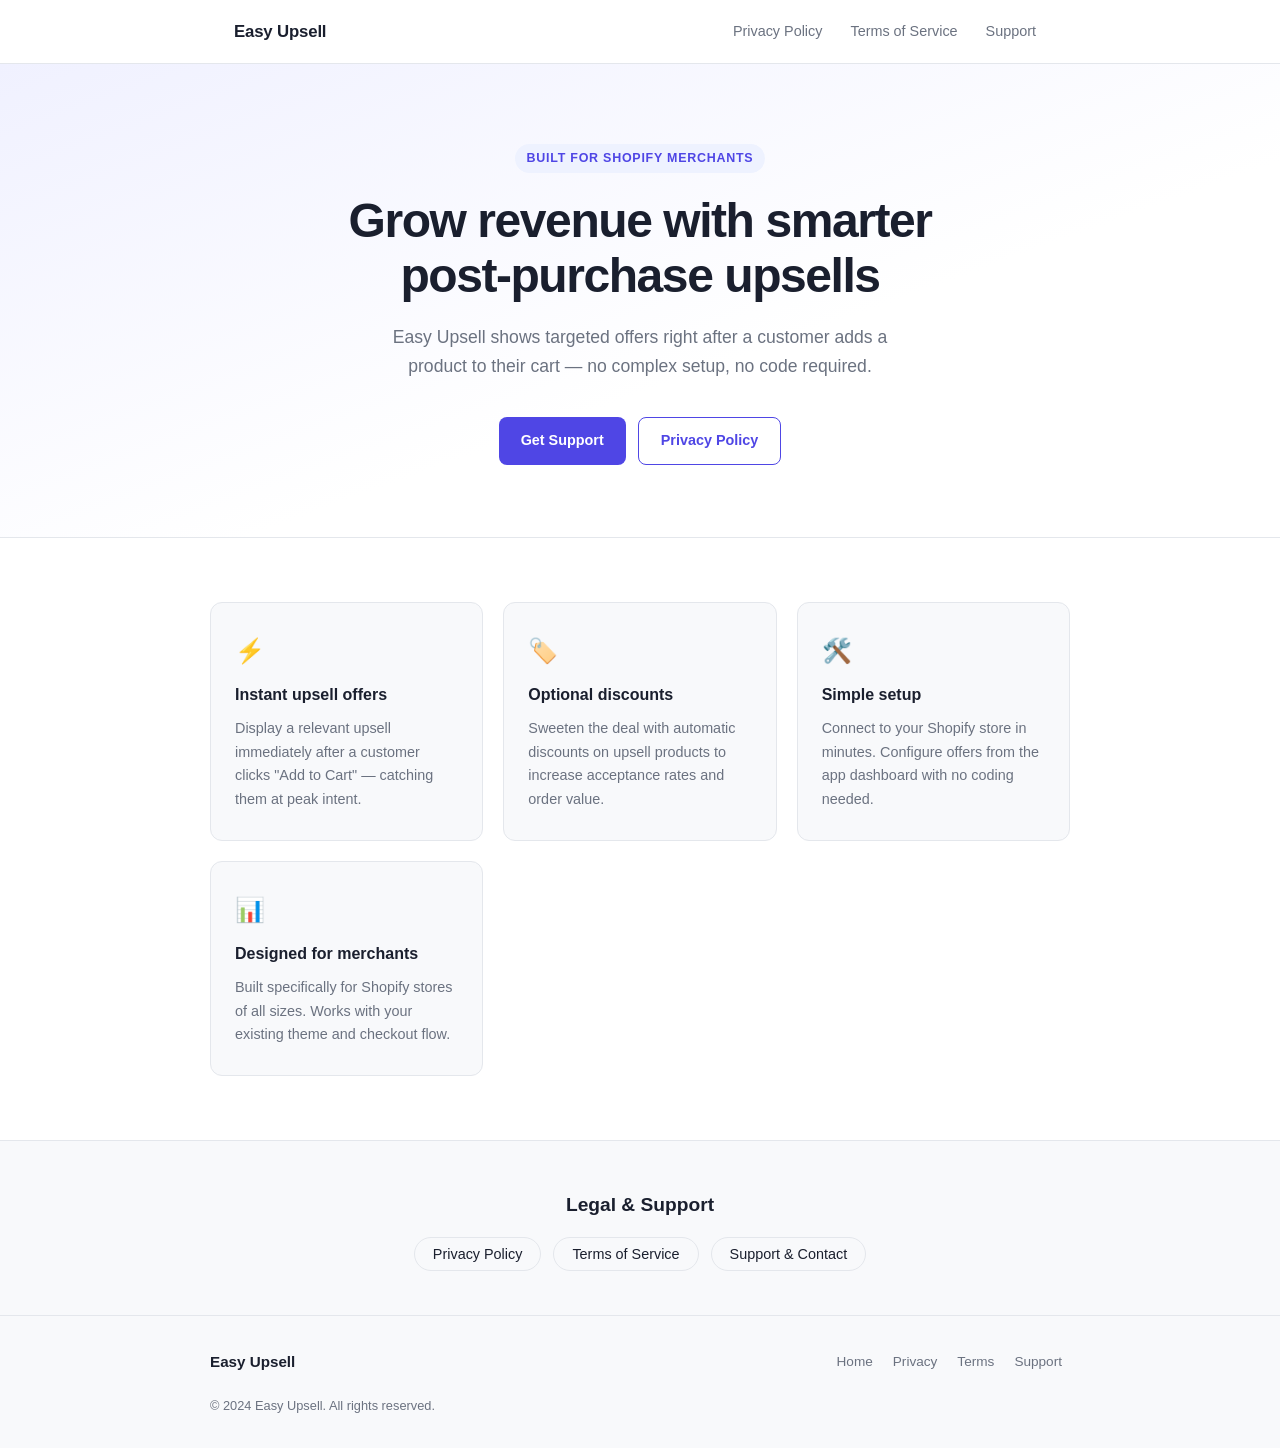
==== index.html @ 1502738b "Initial commit — Easy Upsell legal site" ====
<!DOCTYPE html>
<html lang="en">
<head>
  <meta charset="UTF-8" />
  <meta name="viewport" content="width=device-width, initial-scale=1.0" />
  <title>Easy Upsell — Post Add-to-Cart Upsell Offers for Shopify</title>
  <meta name="description" content="Easy Upsell is a Shopify app that shows smart post add-to-cart upsell offers with optional discounts to help merchants increase average order value." />
  <link rel="stylesheet" href="styles.css" />
</head>
<body>

  <nav aria-label="Main navigation">
    <div class="nav-inner">
      <a href="index.html" class="nav-brand">Easy Upsell</a>
      <ul class="nav-links">
        <li><a href="privacy.html">Privacy Policy</a></li>
        <li><a href="terms.html">Terms of Service</a></li>
        <li><a href="support.html">Support</a></li>
      </ul>
    </div>
  </nav>

  <main>
    <section class="hero">
      <span class="hero-badge">Built for Shopify merchants</span>
      <h1>Grow revenue with smarter post-purchase upsells</h1>
      <p>Easy Upsell shows targeted offers right after a customer adds a product to their cart — no complex setup, no code required.</p>
      <div class="hero-links">
        <a href="support.html" class="btn btn-primary">Get Support</a>
        <a href="privacy.html" class="btn btn-outline">Privacy Policy</a>
      </div>
    </section>

    <section class="features" aria-label="App features">
      <div class="features-grid">
        <div class="card">
          <span class="card-icon" aria-hidden="true">⚡</span>
          <h3>Instant upsell offers</h3>
          <p>Display a relevant upsell immediately after a customer clicks "Add to Cart" — catching them at peak intent.</p>
        </div>
        <div class="card">
          <span class="card-icon" aria-hidden="true">🏷️</span>
          <h3>Optional discounts</h3>
          <p>Sweeten the deal with automatic discounts on upsell products to increase acceptance rates and order value.</p>
        </div>
        <div class="card">
          <span class="card-icon" aria-hidden="true">🛠️</span>
          <h3>Simple setup</h3>
          <p>Connect to your Shopify store in minutes. Configure offers from the app dashboard with no coding needed.</p>
        </div>
        <div class="card">
          <span class="card-icon" aria-hidden="true">📊</span>
          <h3>Designed for merchants</h3>
          <p>Built specifically for Shopify stores of all sizes. Works with your existing theme and checkout flow.</p>
        </div>
      </div>
    </section>

    <section class="quick-links" aria-label="Legal and support links">
      <div class="quick-links-inner">
        <h2>Legal &amp; Support</h2>
        <ul>
          <li><a href="privacy.html">Privacy Policy</a></li>
          <li><a href="terms.html">Terms of Service</a></li>
          <li><a href="support.html">Support &amp; Contact</a></li>
        </ul>
      </div>
    </section>
  </main>

  <footer>
    <div class="footer-inner">
      <span class="footer-brand">Easy Upsell</span>
      <ul class="footer-nav">
        <li><a href="index.html">Home</a></li>
        <li><a href="privacy.html">Privacy</a></li>
        <li><a href="terms.html">Terms</a></li>
        <li><a href="support.html">Support</a></li>
      </ul>
      <p class="footer-copy">&copy; 2024 Easy Upsell. All rights reserved.</p>
    </div>
  </footer>

</body>
</html>
---- styles.css ----
*, *::before, *::after {
  box-sizing: border-box;
  margin: 0;
  padding: 0;
}

:root {
  --color-bg: #ffffff;
  --color-surface: #f8f9fb;
  --color-border: #e4e7ec;
  --color-text: #1a1f2e;
  --color-muted: #6b7280;
  --color-accent: #4f46e5;
  --color-accent-hover: #4338ca;
  --color-accent-light: #eef2ff;
  --font-sans: -apple-system, BlinkMacSystemFont, "Segoe UI", Roboto, Helvetica, Arial, sans-serif;
  --radius: 8px;
  --max-width: 860px;
  --nav-height: 64px;
}

html {
  font-size: 16px;
  -webkit-text-size-adjust: 100%;
}

body {
  font-family: var(--font-sans);
  background: var(--color-bg);
  color: var(--color-text);
  line-height: 1.65;
  min-height: 100vh;
  display: flex;
  flex-direction: column;
}

a {
  color: var(--color-accent);
  text-decoration: none;
}

a:hover {
  color: var(--color-accent-hover);
  text-decoration: underline;
}

img { max-width: 100%; }

/* ── Nav ──────────────────────────────── */

nav {
  height: var(--nav-height);
  border-bottom: 1px solid var(--color-border);
  background: var(--color-bg);
  position: sticky;
  top: 0;
  z-index: 100;
}

.nav-inner {
  max-width: var(--max-width);
  margin: 0 auto;
  padding: 0 24px;
  height: 100%;
  display: flex;
  align-items: center;
  justify-content: space-between;
  gap: 16px;
}

.nav-brand {
  font-weight: 700;
  font-size: 1.05rem;
  color: var(--color-text);
  letter-spacing: -0.01em;
  white-space: nowrap;
}

.nav-brand:hover {
  color: var(--color-accent);
  text-decoration: none;
}

.nav-links {
  display: flex;
  align-items: center;
  gap: 8px;
  list-style: none;
  flex-wrap: wrap;
}

.nav-links a {
  font-size: 0.9rem;
  font-weight: 500;
  color: var(--color-muted);
  padding: 6px 10px;
  border-radius: var(--radius);
  transition: background 0.15s, color 0.15s;
}

.nav-links a:hover {
  background: var(--color-accent-light);
  color: var(--color-accent);
  text-decoration: none;
}

.nav-links a.active {
  color: var(--color-accent);
  background: var(--color-accent-light);
}

/* ── Main content ─────────────────────── */

main {
  flex: 1;
}

.container {
  max-width: var(--max-width);
  margin: 0 auto;
  padding: 0 24px;
}

/* ── Hero (index only) ────────────────── */

.hero {
  padding: 80px 24px 72px;
  text-align: center;
  background: linear-gradient(160deg, #f0f1ff 0%, #ffffff 60%);
  border-bottom: 1px solid var(--color-border);
}

.hero-badge {
  display: inline-block;
  background: var(--color-accent-light);
  color: var(--color-accent);
  font-size: 0.78rem;
  font-weight: 600;
  letter-spacing: 0.06em;
  text-transform: uppercase;
  padding: 4px 12px;
  border-radius: 999px;
  margin-bottom: 20px;
}

.hero h1 {
  font-size: clamp(2rem, 5vw, 3rem);
  font-weight: 800;
  letter-spacing: -0.03em;
  line-height: 1.15;
  color: var(--color-text);
  max-width: 640px;
  margin: 0 auto 20px;
}

.hero p {
  font-size: 1.1rem;
  color: var(--color-muted);
  max-width: 520px;
  margin: 0 auto 36px;
}

.hero-links {
  display: flex;
  justify-content: center;
  flex-wrap: wrap;
  gap: 12px;
}

.btn {
  display: inline-flex;
  align-items: center;
  gap: 6px;
  padding: 11px 22px;
  border-radius: var(--radius);
  font-size: 0.9rem;
  font-weight: 600;
  transition: background 0.15s, box-shadow 0.15s;
  cursor: pointer;
  border: none;
}

.btn-primary {
  background: var(--color-accent);
  color: #fff;
}

.btn-primary:hover {
  background: var(--color-accent-hover);
  color: #fff;
  text-decoration: none;
  box-shadow: 0 4px 12px rgba(79,70,229,0.25);
}

.btn-outline {
  background: transparent;
  color: var(--color-accent);
  border: 1.5px solid var(--color-accent);
}

.btn-outline:hover {
  background: var(--color-accent-light);
  text-decoration: none;
  color: var(--color-accent);
}

/* ── Feature cards ────────────────────── */

.features {
  padding: 64px 24px;
}

.features-grid {
  max-width: var(--max-width);
  margin: 0 auto;
  display: grid;
  grid-template-columns: repeat(auto-fit, minmax(240px, 1fr));
  gap: 20px;
}

.card {
  background: var(--color-surface);
  border: 1px solid var(--color-border);
  border-radius: calc(var(--radius) * 1.5);
  padding: 28px 24px;
}

.card-icon {
  font-size: 1.5rem;
  margin-bottom: 12px;
  display: block;
}

.card h3 {
  font-size: 1rem;
  font-weight: 700;
  margin-bottom: 8px;
}

.card p {
  font-size: 0.9rem;
  color: var(--color-muted);
}

/* ── Quick links section (index) ──────── */

.quick-links {
  background: var(--color-surface);
  border-top: 1px solid var(--color-border);
  padding: 48px 24px;
}

.quick-links-inner {
  max-width: var(--max-width);
  margin: 0 auto;
  text-align: center;
}

.quick-links h2 {
  font-size: 1.2rem;
  font-weight: 700;
  margin-bottom: 20px;
}

.quick-links ul {
  list-style: none;
  display: flex;
  justify-content: center;
  flex-wrap: wrap;
  gap: 12px;
}

.quick-links li a {
  font-size: 0.9rem;
  font-weight: 500;
  padding: 8px 18px;
  border: 1.5px solid var(--color-border);
  border-radius: 999px;
  color: var(--color-text);
  transition: border-color 0.15s, color 0.15s;
}

.quick-links li a:hover {
  border-color: var(--color-accent);
  color: var(--color-accent);
  text-decoration: none;
}

/* ── Legal page layout ────────────────── */

.page-header {
  background: var(--color-surface);
  border-bottom: 1px solid var(--color-border);
  padding: 48px 24px 40px;
}

.page-header .container {
  padding: 0;
}

.page-header h1 {
  font-size: clamp(1.6rem, 4vw, 2.2rem);
  font-weight: 800;
  letter-spacing: -0.02em;
  margin-bottom: 8px;
}

.page-header .meta {
  font-size: 0.85rem;
  color: var(--color-muted);
}

.legal-body {
  padding: 48px 24px 72px;
}

.legal-body .container {
  padding: 0;
}

.legal-body h2 {
  font-size: 1.15rem;
  font-weight: 700;
  margin: 40px 0 12px;
  color: var(--color-text);
}

.legal-body h2:first-child {
  margin-top: 0;
}

.legal-body p {
  font-size: 0.95rem;
  color: #374151;
  margin-bottom: 14px;
}

.legal-body ul {
  margin: 0 0 14px 20px;
}

.legal-body ul li {
  font-size: 0.95rem;
  color: #374151;
  margin-bottom: 6px;
}

.legal-body a {
  color: var(--color-accent);
}

.divider {
  border: none;
  border-top: 1px solid var(--color-border);
  margin: 40px 0;
}

/* ── Support page ─────────────────────── */

.support-grid {
  display: grid;
  grid-template-columns: repeat(auto-fit, minmax(220px, 1fr));
  gap: 16px;
  margin: 24px 0;
}

.support-card {
  background: var(--color-surface);
  border: 1px solid var(--color-border);
  border-radius: var(--radius);
  padding: 24px 20px;
}

.support-card .icon {
  font-size: 1.4rem;
  margin-bottom: 10px;
  display: block;
}

.support-card h3 {
  font-size: 0.95rem;
  font-weight: 700;
  margin-bottom: 6px;
}

.support-card p {
  font-size: 0.875rem;
  color: var(--color-muted);
  margin: 0;
}

.contact-box {
  background: var(--color-accent-light);
  border: 1.5px solid #c7d2fe;
  border-radius: calc(var(--radius) * 1.5);
  padding: 32px 28px;
  margin-top: 32px;
}

.contact-box h2 {
  margin-top: 0 !important;
}

.contact-box a {
  font-weight: 600;
}

/* ── Footer ───────────────────────────── */

footer {
  background: var(--color-surface);
  border-top: 1px solid var(--color-border);
  padding: 32px 24px;
}

.footer-inner {
  max-width: var(--max-width);
  margin: 0 auto;
  display: flex;
  flex-wrap: wrap;
  align-items: center;
  justify-content: space-between;
  gap: 12px;
}

.footer-brand {
  font-weight: 700;
  font-size: 0.95rem;
  color: var(--color-text);
}

.footer-nav {
  display: flex;
  flex-wrap: wrap;
  gap: 4px;
  list-style: none;
}

.footer-nav a {
  font-size: 0.85rem;
  color: var(--color-muted);
  padding: 4px 8px;
  border-radius: 4px;
}

.footer-nav a:hover {
  color: var(--color-accent);
  text-decoration: none;
}

.footer-copy {
  font-size: 0.8rem;
  color: var(--color-muted);
  width: 100%;
  margin-top: 8px;
}

/* ── Responsive ───────────────────────── */

@media (max-width: 600px) {
  .nav-links a {
    font-size: 0.82rem;
    padding: 5px 8px;
  }

  .hero {
    padding: 56px 20px 52px;
  }

  .features, .quick-links, .legal-body {
    padding-left: 16px;
    padding-right: 16px;
  }

  .page-header {
    padding: 36px 16px 28px;
  }

  .contact-box {
    padding: 24px 20px;
  }
}
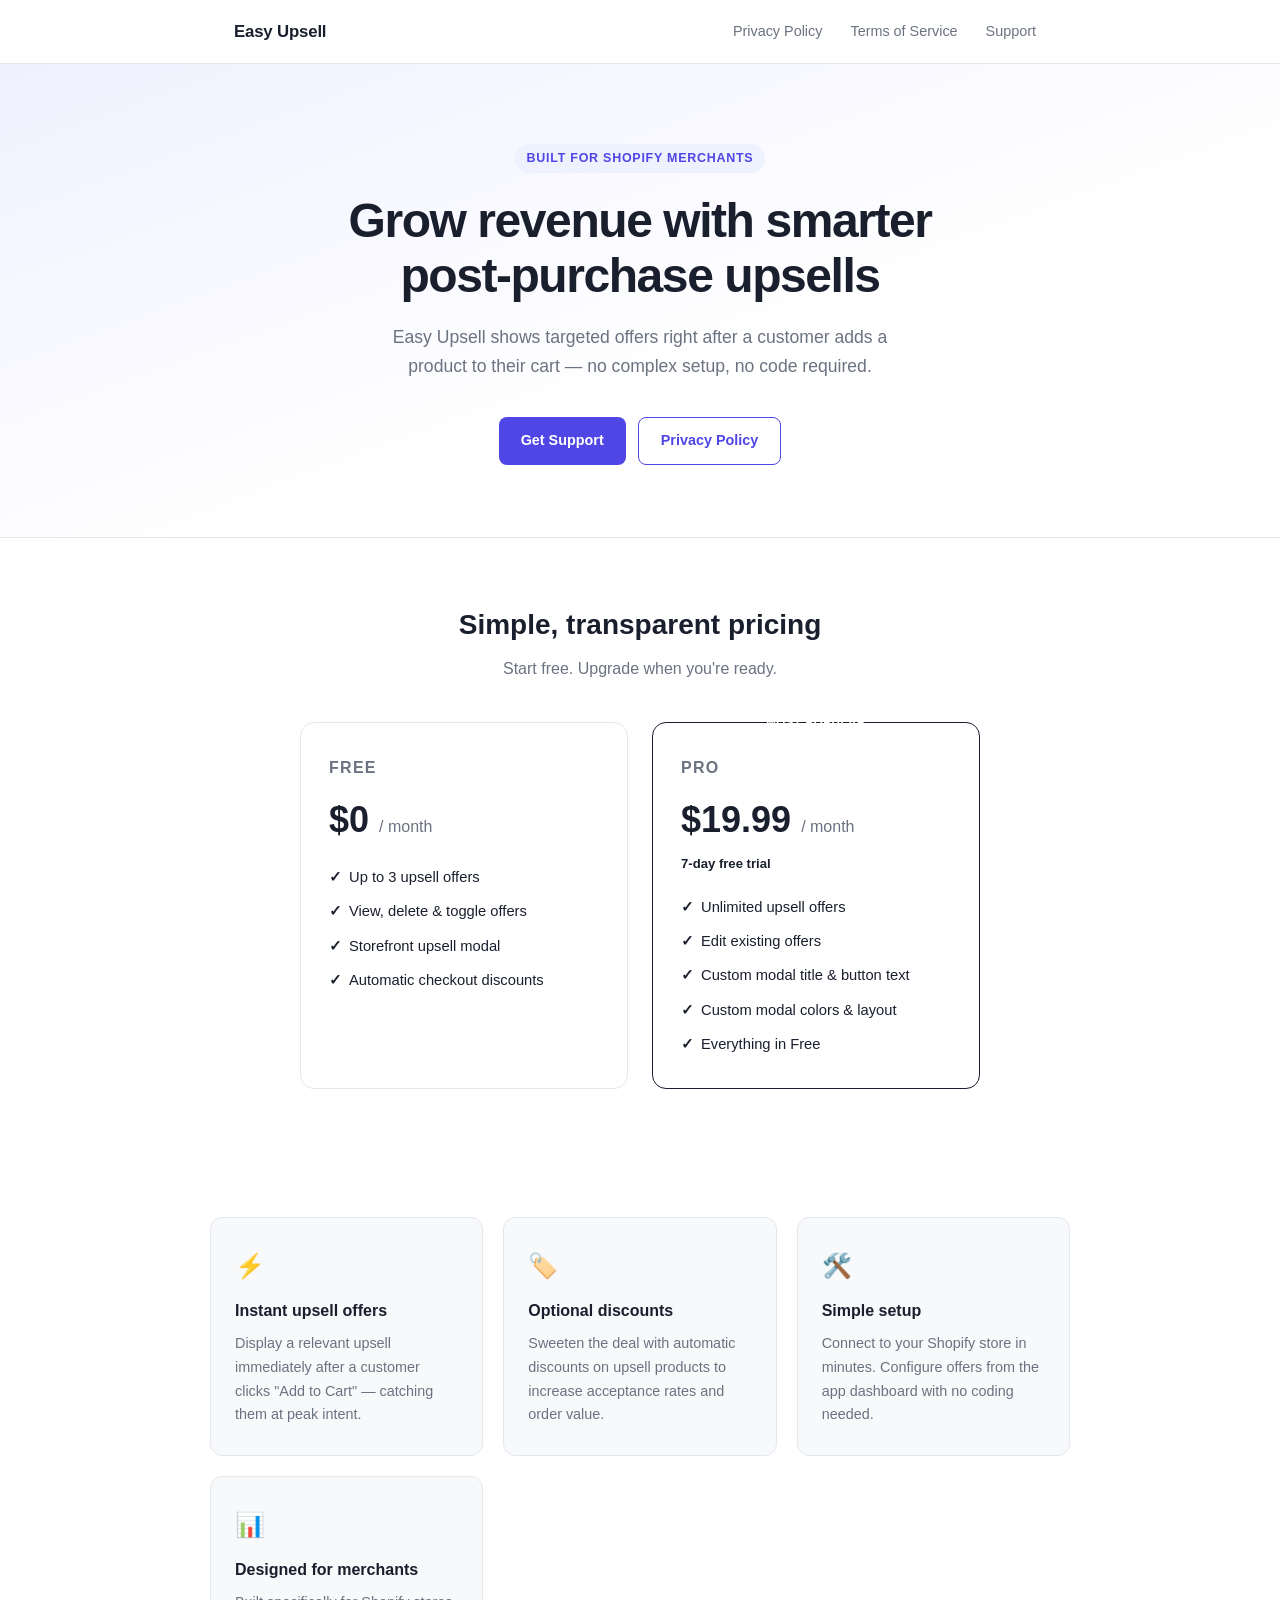
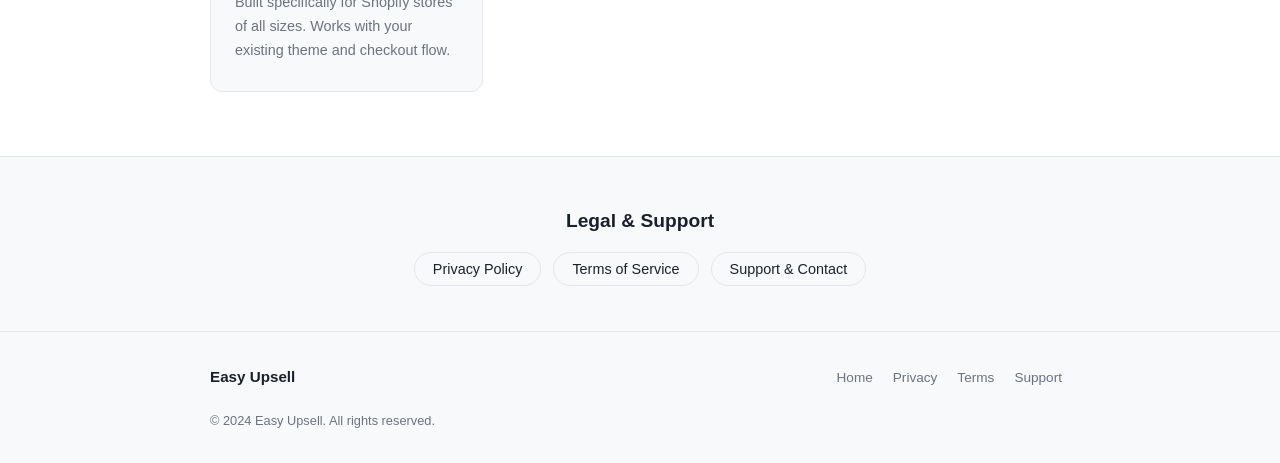
==== commit c02a4d84: "Add pricing section and modal customization docs - Add Free vs Pro pricing cards to homepage - Add C" ====
--- a/index.html
+++ b/index.html
@@ -9,7 +9,7 @@
 </head>
 <body>
 
-  <nav aria-label="Main navigation">
+  <nav class="site-nav" aria-label="Main navigation">
     <div class="nav-inner">
       <a href="index.html" class="nav-brand">Easy Upsell</a>
       <ul class="nav-links">
@@ -28,6 +28,36 @@
       <div class="hero-links">
         <a href="support.html" class="btn btn-primary">Get Support</a>
         <a href="privacy.html" class="btn btn-outline">Privacy Policy</a>
+      </div>
+    </section>
+
+    <section class="pricing" aria-label="Pricing plans">
+      <h2>Simple, transparent pricing</h2>
+      <p class="pricing-subtitle">Start free. Upgrade when you're ready.</p>
+      <div class="pricing-grid">
+        <div class="pricing-card">
+          <div class="plan-name">Free</div>
+          <div class="plan-price">$0 <span>/ month</span></div>
+          <ul class="plan-features">
+            <li>Up to 3 upsell offers</li>
+            <li>View, delete &amp; toggle offers</li>
+            <li>Storefront upsell modal</li>
+            <li>Automatic checkout discounts</li>
+          </ul>
+        </div>
+        <div class="pricing-card pricing-card--pro">
+          <div class="plan-badge">Most popular</div>
+          <div class="plan-name">Pro</div>
+          <div class="plan-price">$19.99 <span>/ month</span></div>
+          <div class="plan-trial">7-day free trial</div>
+          <ul class="plan-features">
+            <li>Unlimited upsell offers</li>
+            <li>Edit existing offers</li>
+            <li>Custom modal title &amp; button text</li>
+            <li>Custom modal colors &amp; layout</li>
+            <li>Everything in Free</li>
+          </ul>
+        </div>
       </div>
     </section>
 
--- a/styles.css
+++ b/styles.css
@@ -48,7 +48,7 @@
 
 /* ── Nav ──────────────────────────────── */
 
-nav {
+.site-nav {
   height: var(--nav-height);
   border-bottom: 1px solid var(--color-border);
   background: var(--color-bg);
@@ -455,6 +455,121 @@
   margin-top: 8px;
 }
 
+/* ── Pricing ──────────────────────────── */
+
+.pricing {
+  max-width: 860px;
+  margin: 0 auto;
+  padding: 64px 24px;
+  text-align: center;
+}
+
+.pricing h2 {
+  font-size: 1.75rem;
+  font-weight: 700;
+  margin-bottom: 8px;
+}
+
+.pricing-subtitle {
+  color: var(--color-muted);
+  margin-bottom: 40px;
+}
+
+.pricing-grid {
+  display: grid;
+  grid-template-columns: 1fr 1fr;
+  gap: 24px;
+  max-width: 680px;
+  margin: 0 auto;
+}
+
+.pricing-card {
+  background: #fff;
+  border: 1px solid var(--color-border);
+  border-radius: 14px;
+  padding: 32px 28px;
+  text-align: left;
+  position: relative;
+}
+
+.pricing-card--pro {
+  border-color: var(--color-primary);
+  box-shadow: 0 0 0 2px var(--color-primary);
+}
+
+.plan-badge {
+  position: absolute;
+  top: -14px;
+  left: 50%;
+  transform: translateX(-50%);
+  background: var(--color-primary);
+  color: #fff;
+  font-size: 0.72rem;
+  font-weight: 700;
+  letter-spacing: 0.05em;
+  text-transform: uppercase;
+  padding: 4px 14px;
+  border-radius: 99px;
+}
+
+.plan-name {
+  font-size: 1rem;
+  font-weight: 700;
+  color: var(--color-muted);
+  text-transform: uppercase;
+  letter-spacing: 0.08em;
+  margin-bottom: 8px;
+}
+
+.plan-price {
+  font-size: 2.25rem;
+  font-weight: 800;
+  margin-bottom: 4px;
+}
+
+.plan-price span {
+  font-size: 1rem;
+  font-weight: 400;
+  color: var(--color-muted);
+}
+
+.plan-trial {
+  font-size: 0.82rem;
+  color: var(--color-primary);
+  font-weight: 600;
+  margin-bottom: 20px;
+}
+
+.plan-features {
+  list-style: none;
+  padding: 0;
+  margin: 16px 0 0;
+  display: flex;
+  flex-direction: column;
+  gap: 10px;
+}
+
+.plan-features li {
+  font-size: 0.92rem;
+  padding-left: 20px;
+  position: relative;
+  color: var(--color-text);
+}
+
+.plan-features li::before {
+  content: "✓";
+  position: absolute;
+  left: 0;
+  color: var(--color-primary);
+  font-weight: 700;
+}
+
+@media (max-width: 600px) {
+  .pricing-grid {
+    grid-template-columns: 1fr;
+  }
+}
+
 /* ── Responsive ───────────────────────── */
 
 @media (max-width: 600px) {
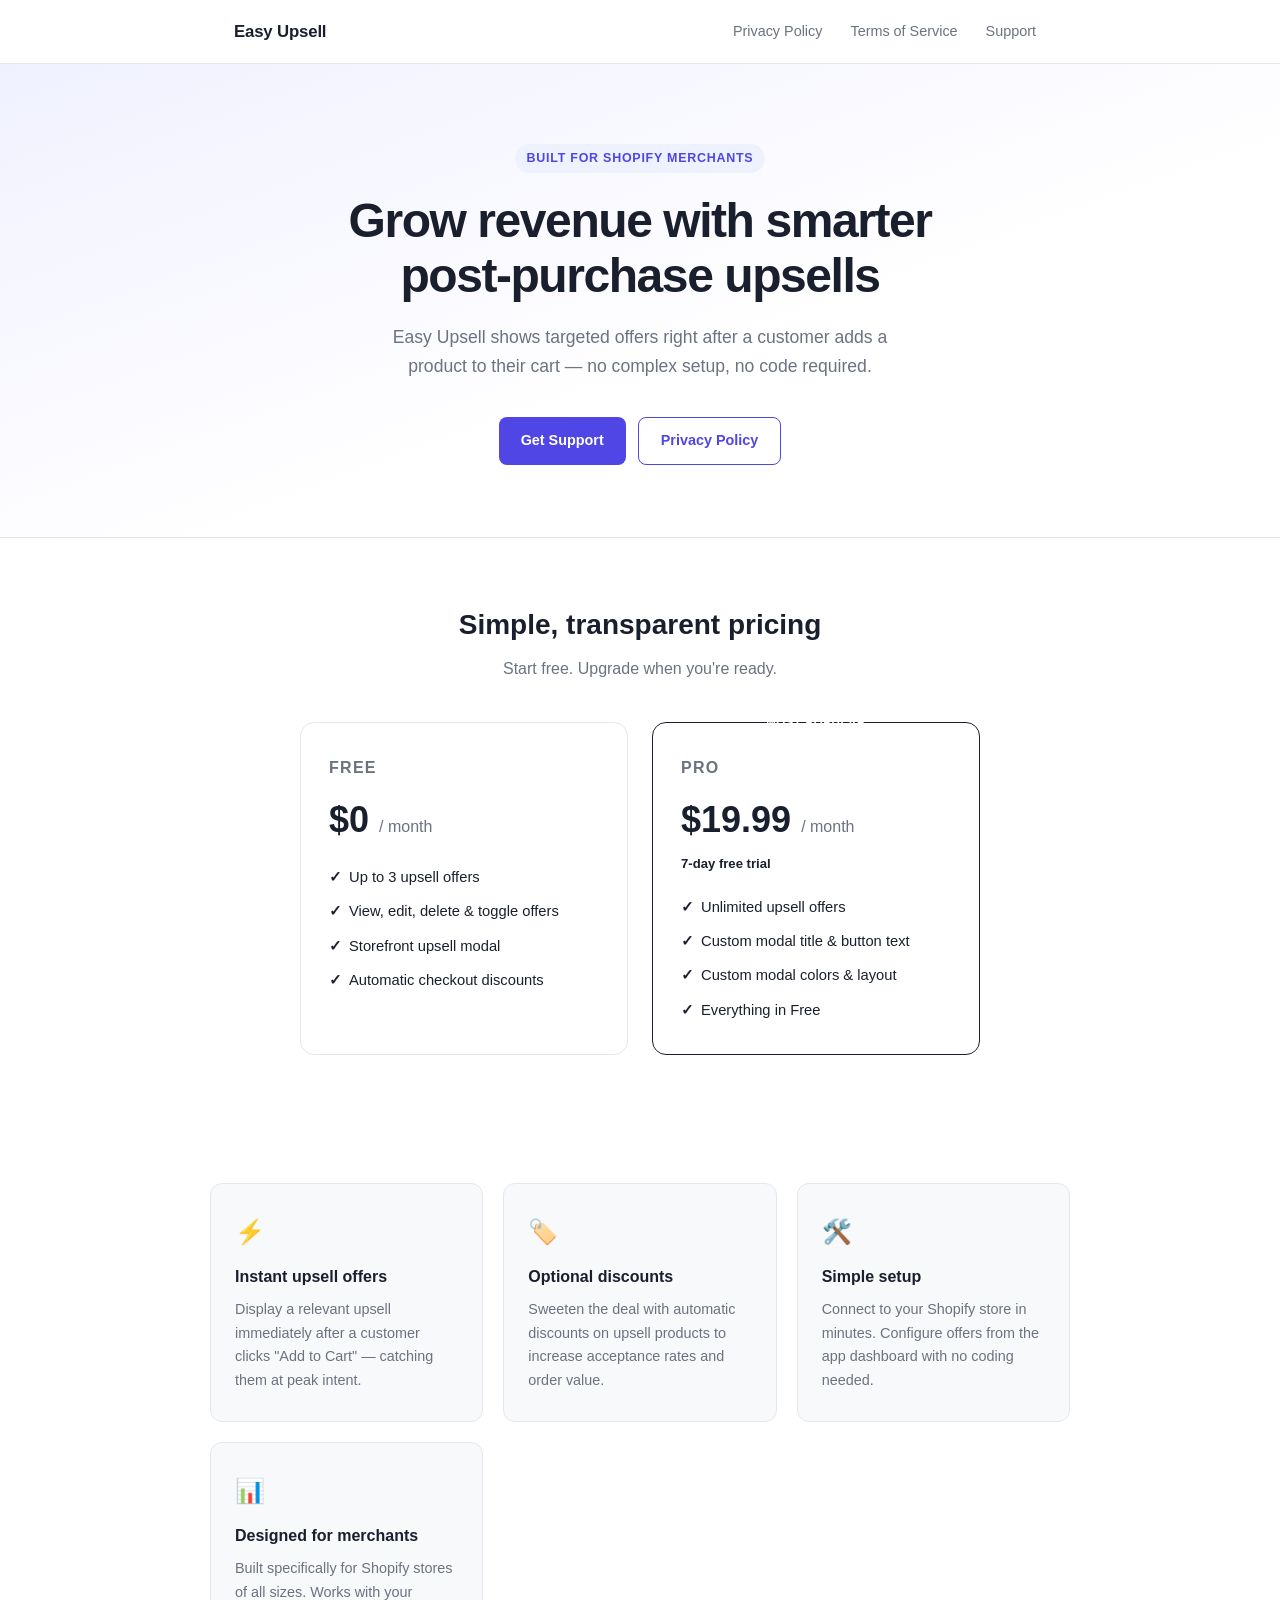
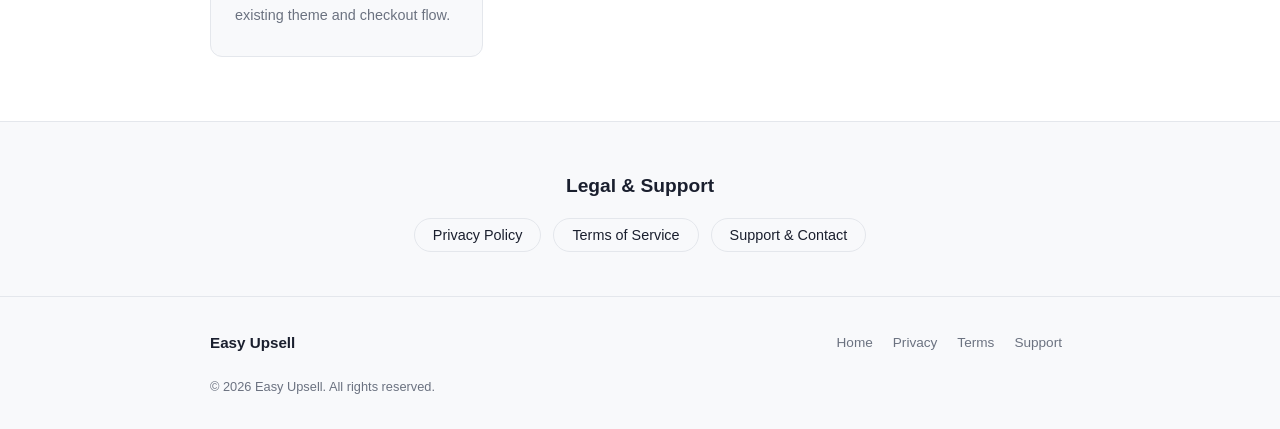
==== commit 33bea04b: "Sync docs with Free plan edit access — editing offers now available on all plans - index.html: add e" ====
--- a/index.html
+++ b/index.html
@@ -40,7 +40,7 @@
           <div class="plan-price">$0 <span>/ month</span></div>
           <ul class="plan-features">
             <li>Up to 3 upsell offers</li>
-            <li>View, delete &amp; toggle offers</li>
+            <li>View, edit, delete &amp; toggle offers</li>
             <li>Storefront upsell modal</li>
             <li>Automatic checkout discounts</li>
           </ul>
@@ -52,7 +52,6 @@
           <div class="plan-trial">7-day free trial</div>
           <ul class="plan-features">
             <li>Unlimited upsell offers</li>
-            <li>Edit existing offers</li>
             <li>Custom modal title &amp; button text</li>
             <li>Custom modal colors &amp; layout</li>
             <li>Everything in Free</li>
@@ -107,7 +106,7 @@
         <li><a href="terms.html">Terms</a></li>
         <li><a href="support.html">Support</a></li>
       </ul>
-      <p class="footer-copy">&copy; 2024 Easy Upsell. All rights reserved.</p>
+      <p class="footer-copy">&copy; 2026 Easy Upsell. All rights reserved.</p>
     </div>
   </footer>
 
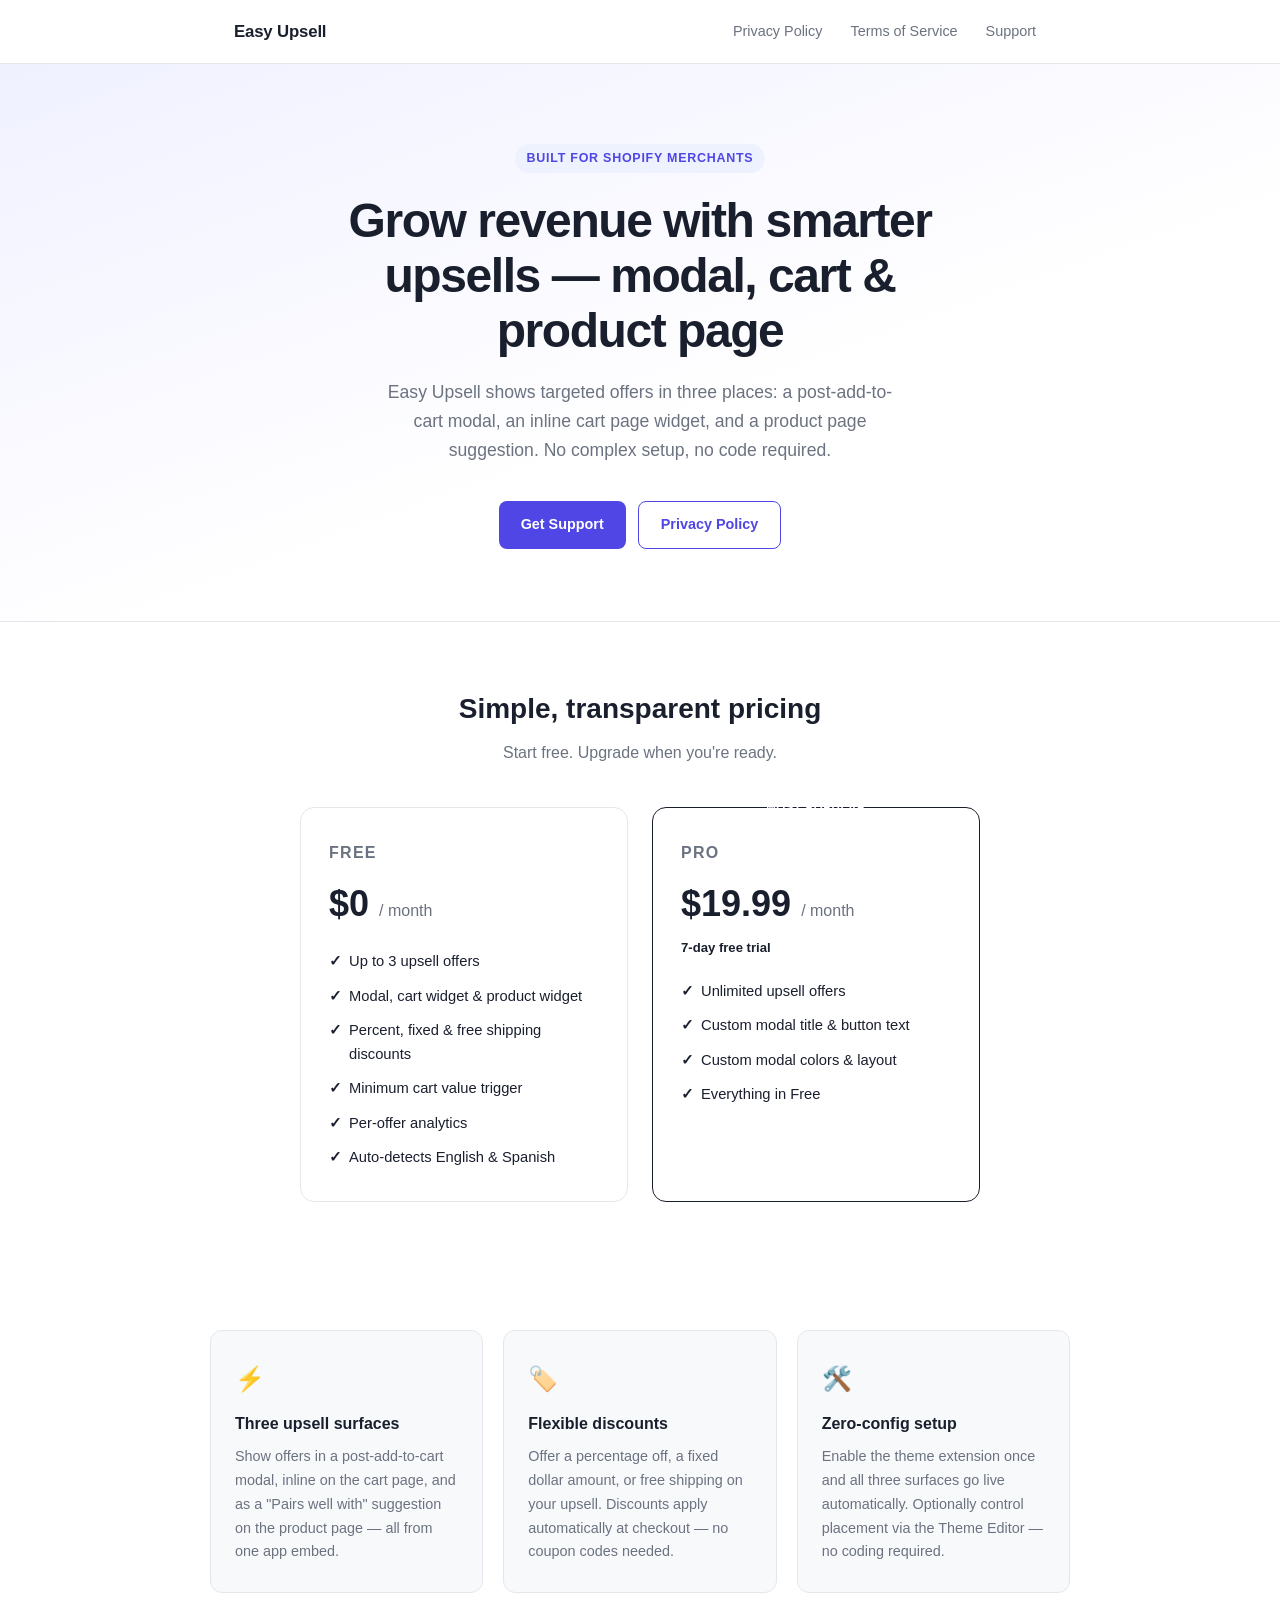
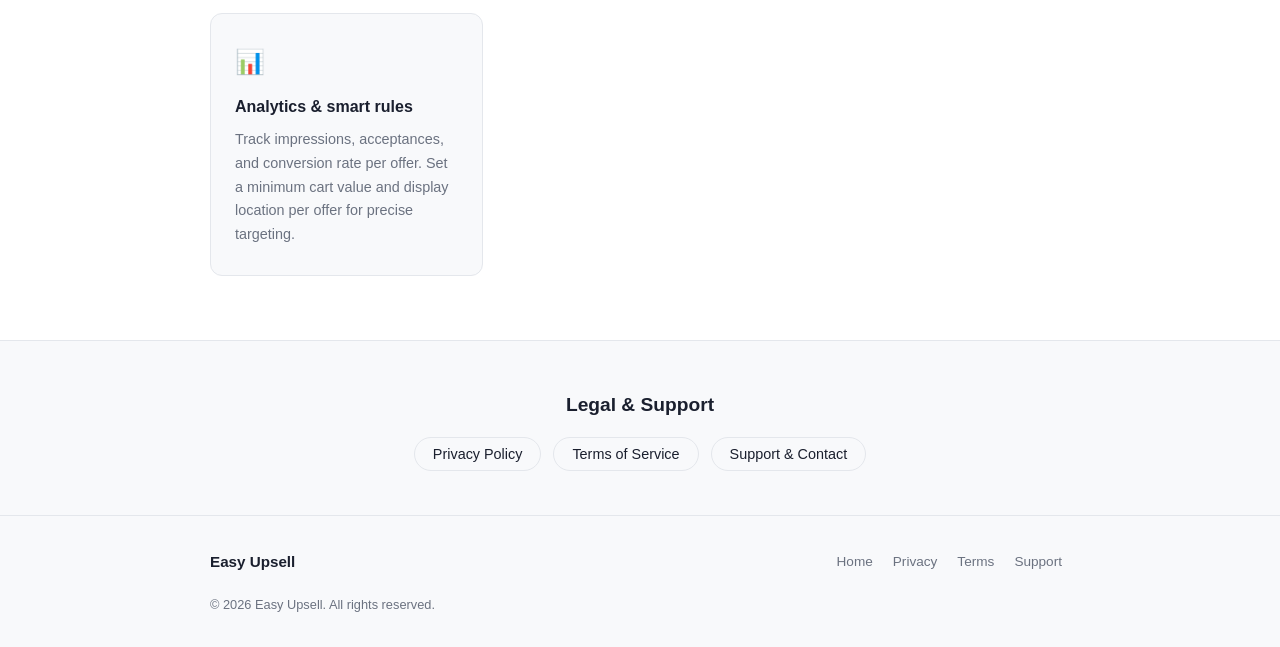
==== commit 0ee21255: "Document all three upsell surfaces and update homepage copy - Rewrite support page with full coverag" ====
--- a/index.html
+++ b/index.html
@@ -23,8 +23,8 @@
   <main>
     <section class="hero">
       <span class="hero-badge">Built for Shopify merchants</span>
-      <h1>Grow revenue with smarter post-purchase upsells</h1>
-      <p>Easy Upsell shows targeted offers right after a customer adds a product to their cart — no complex setup, no code required.</p>
+      <h1>Grow revenue with smarter upsells — modal, cart &amp; product page</h1>
+      <p>Easy Upsell shows targeted offers in three places: a post-add-to-cart modal, an inline cart page widget, and a product page suggestion. No complex setup, no code required.</p>
       <div class="hero-links">
         <a href="support.html" class="btn btn-primary">Get Support</a>
         <a href="privacy.html" class="btn btn-outline">Privacy Policy</a>
@@ -40,9 +40,11 @@
           <div class="plan-price">$0 <span>/ month</span></div>
           <ul class="plan-features">
             <li>Up to 3 upsell offers</li>
-            <li>View, edit, delete &amp; toggle offers</li>
-            <li>Storefront upsell modal</li>
-            <li>Automatic checkout discounts</li>
+            <li>Modal, cart widget &amp; product widget</li>
+            <li>Percent, fixed &amp; free shipping discounts</li>
+            <li>Minimum cart value trigger</li>
+            <li>Per-offer analytics</li>
+            <li>Auto-detects English &amp; Spanish</li>
           </ul>
         </div>
         <div class="pricing-card pricing-card--pro">
@@ -64,23 +66,23 @@
       <div class="features-grid">
         <div class="card">
           <span class="card-icon" aria-hidden="true">⚡</span>
-          <h3>Instant upsell offers</h3>
-          <p>Display a relevant upsell immediately after a customer clicks "Add to Cart" — catching them at peak intent.</p>
+          <h3>Three upsell surfaces</h3>
+          <p>Show offers in a post-add-to-cart modal, inline on the cart page, and as a "Pairs well with" suggestion on the product page — all from one app embed.</p>
         </div>
         <div class="card">
           <span class="card-icon" aria-hidden="true">🏷️</span>
-          <h3>Optional discounts</h3>
-          <p>Sweeten the deal with automatic discounts on upsell products to increase acceptance rates and order value.</p>
+          <h3>Flexible discounts</h3>
+          <p>Offer a percentage off, a fixed dollar amount, or free shipping on your upsell. Discounts apply automatically at checkout — no coupon codes needed.</p>
         </div>
         <div class="card">
           <span class="card-icon" aria-hidden="true">🛠️</span>
-          <h3>Simple setup</h3>
-          <p>Connect to your Shopify store in minutes. Configure offers from the app dashboard with no coding needed.</p>
+          <h3>Zero-config setup</h3>
+          <p>Enable the theme extension once and all three surfaces go live automatically. Optionally control placement via the Theme Editor — no coding required.</p>
         </div>
         <div class="card">
           <span class="card-icon" aria-hidden="true">📊</span>
-          <h3>Designed for merchants</h3>
-          <p>Built specifically for Shopify stores of all sizes. Works with your existing theme and checkout flow.</p>
+          <h3>Analytics &amp; smart rules</h3>
+          <p>Track impressions, acceptances, and conversion rate per offer. Set a minimum cart value and display location per offer for precise targeting.</p>
         </div>
       </div>
     </section>
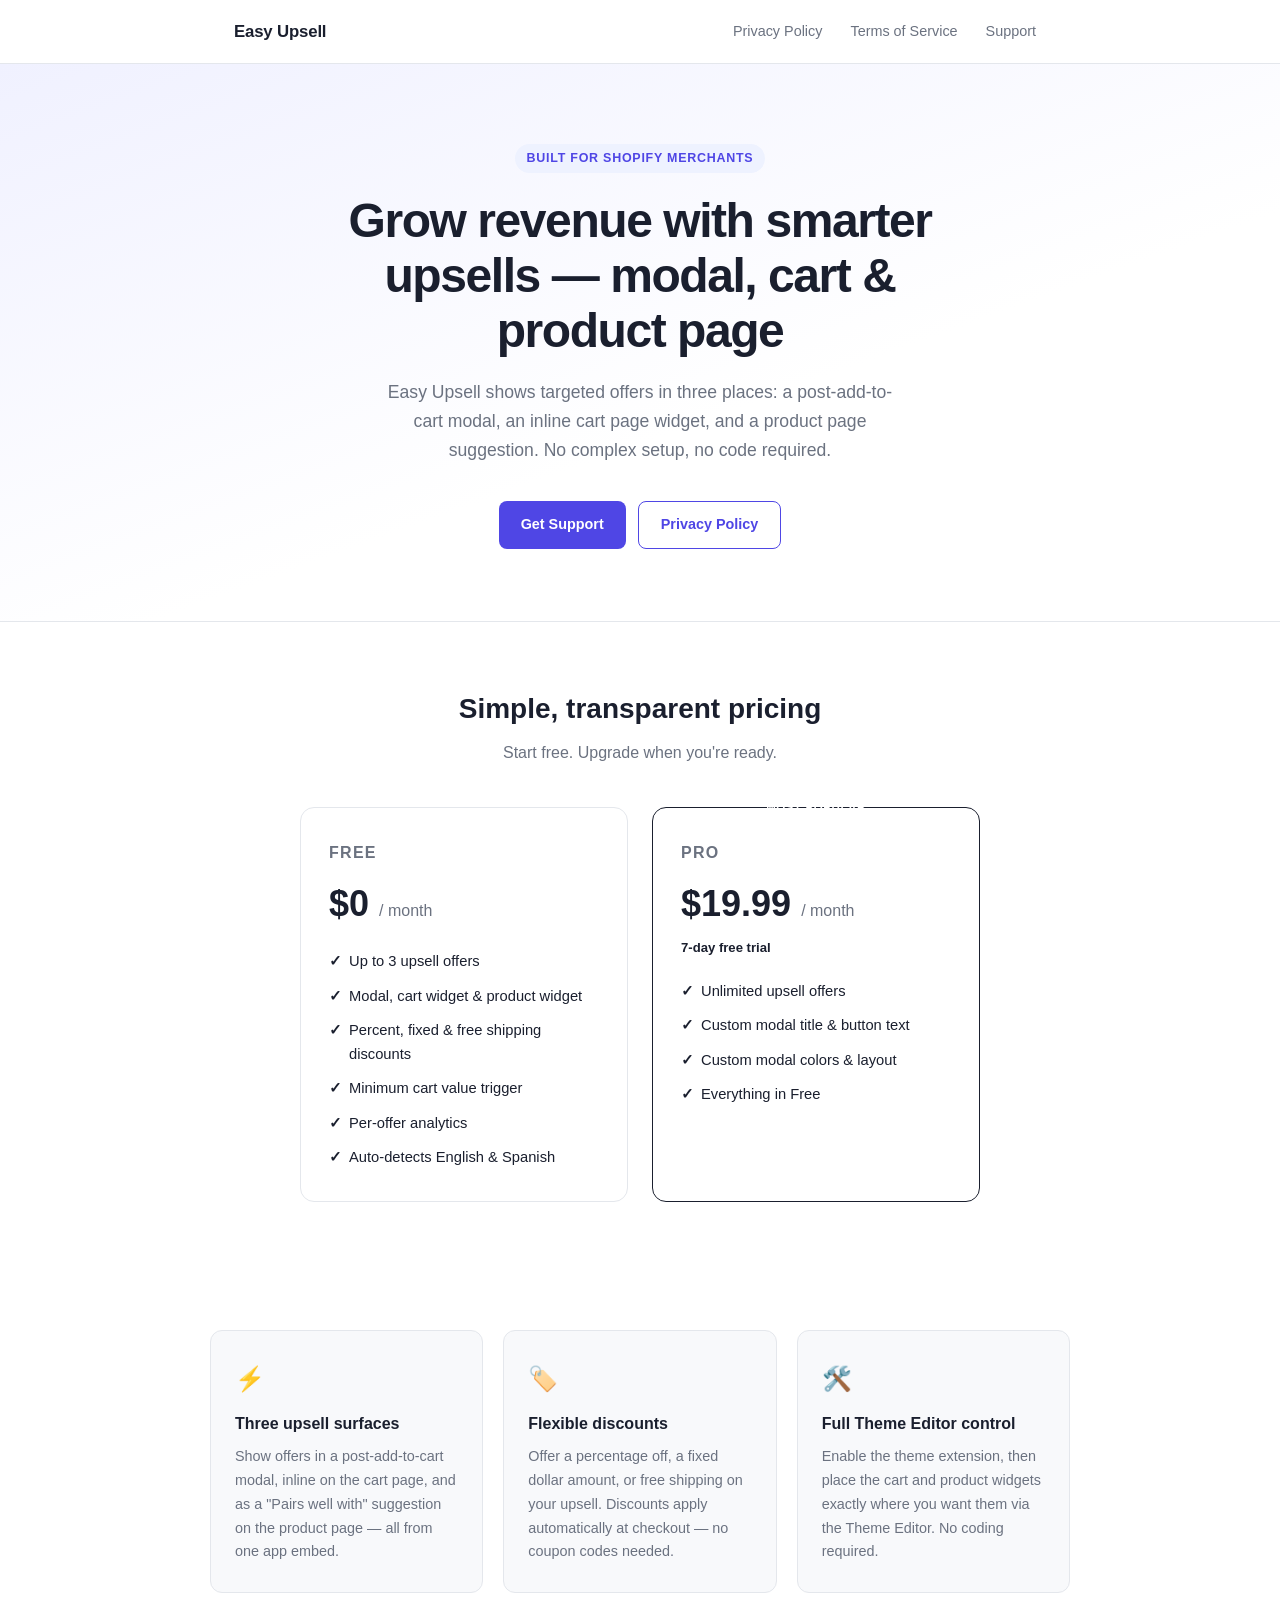
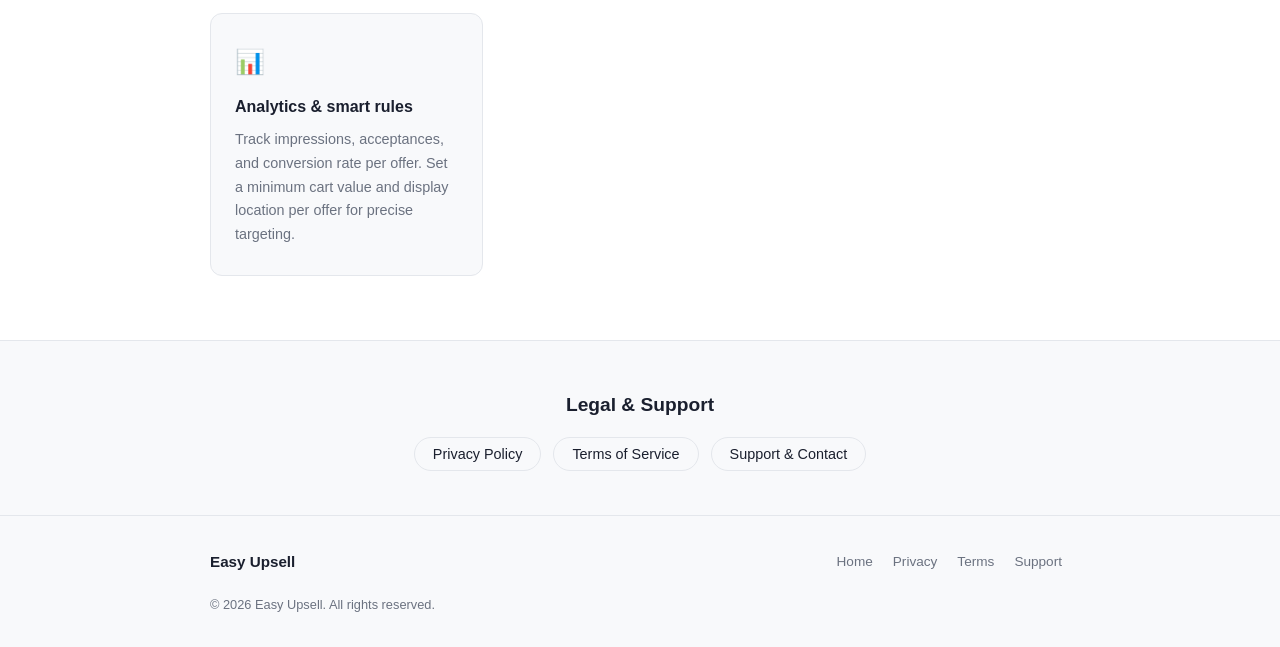
==== commit daf17cf3: "Update docs to reflect manual-only widget placement via Theme Editor Both cart and product widgets n" ====
--- a/index.html
+++ b/index.html
@@ -76,8 +76,8 @@
         </div>
         <div class="card">
           <span class="card-icon" aria-hidden="true">🛠️</span>
-          <h3>Zero-config setup</h3>
-          <p>Enable the theme extension once and all three surfaces go live automatically. Optionally control placement via the Theme Editor — no coding required.</p>
+          <h3>Full Theme Editor control</h3>
+          <p>Enable the theme extension, then place the cart and product widgets exactly where you want them via the Theme Editor. No coding required.</p>
         </div>
         <div class="card">
           <span class="card-icon" aria-hidden="true">📊</span>
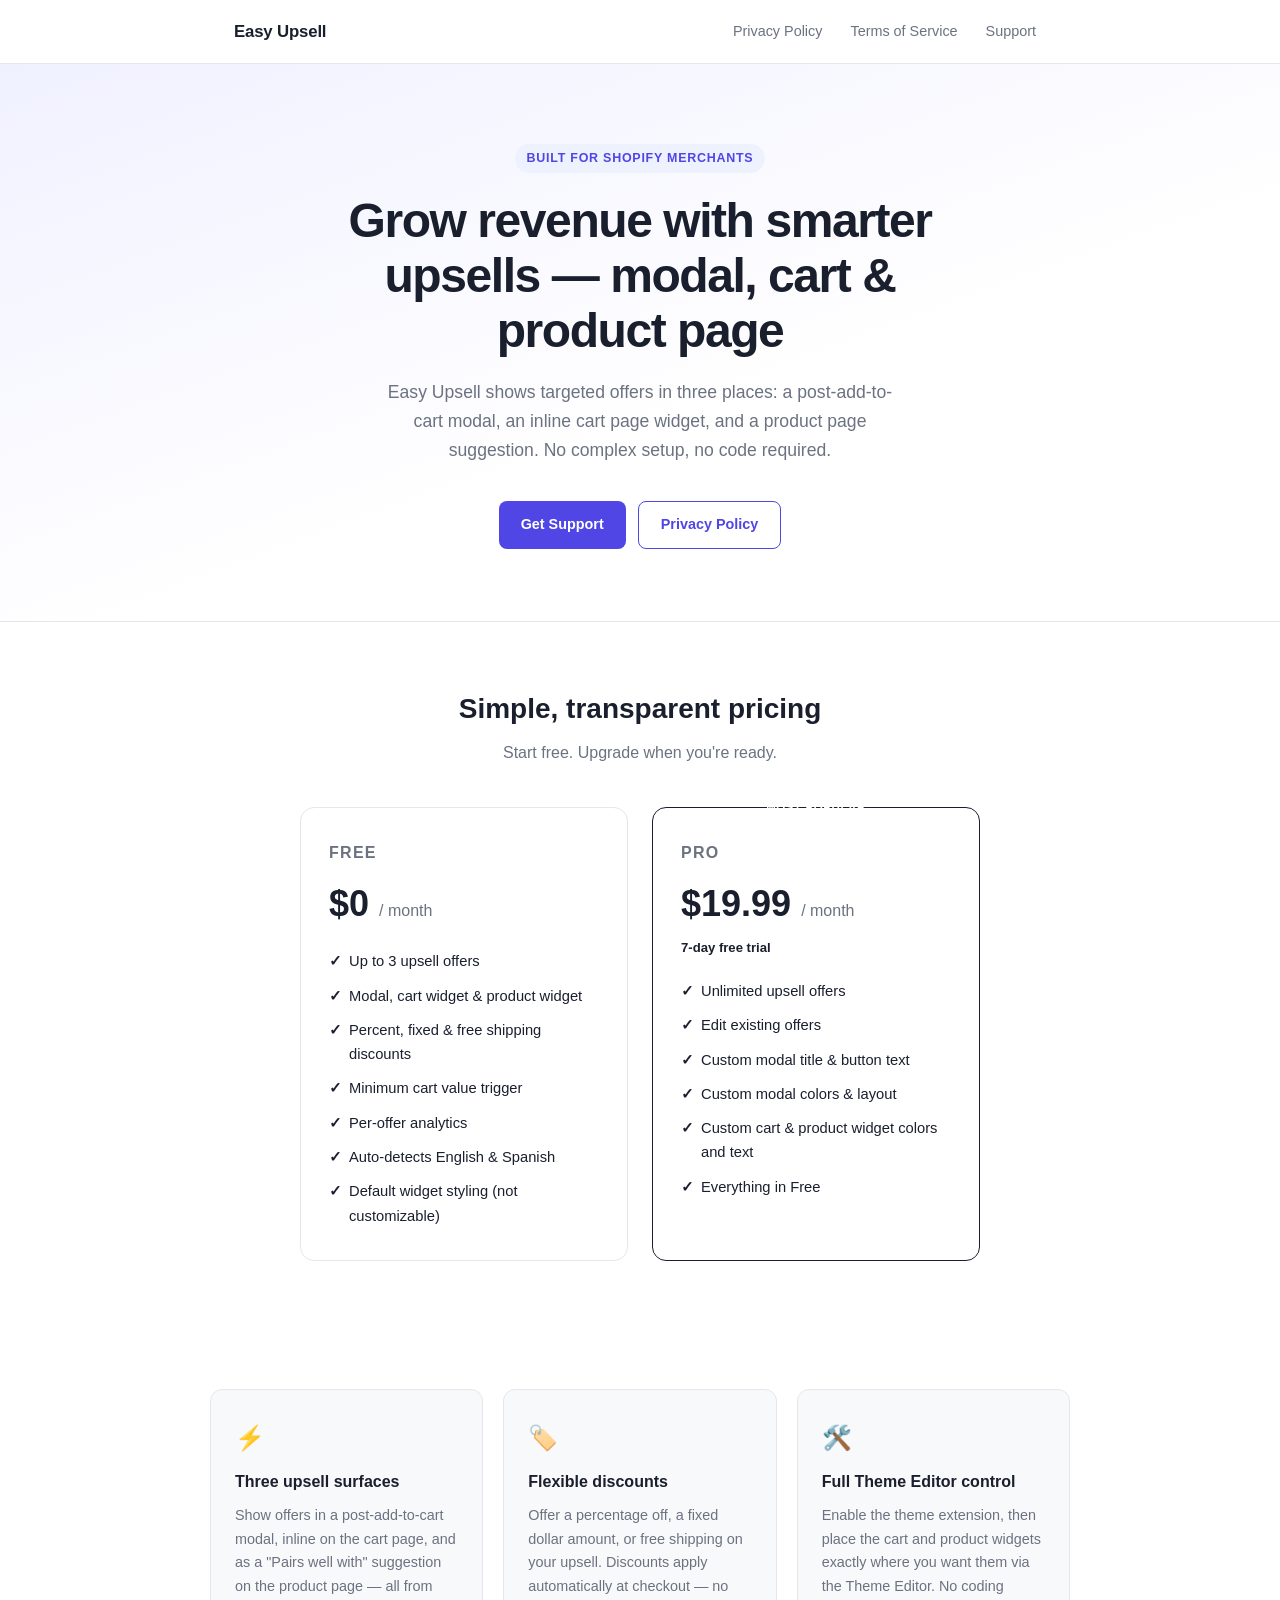
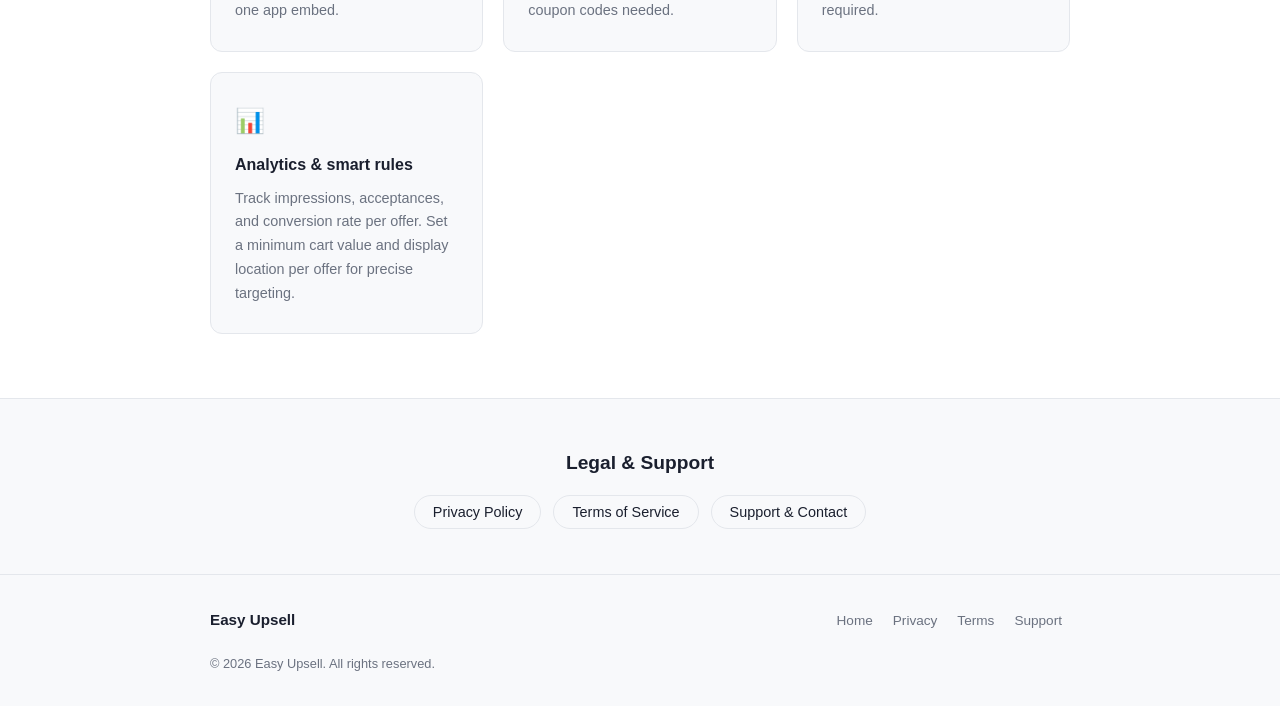
==== commit cc418858: "Update pricing to reflect free plan widget styling restrictions and Pro editing features" ====
--- a/index.html
+++ b/index.html
@@ -45,6 +45,7 @@
             <li>Minimum cart value trigger</li>
             <li>Per-offer analytics</li>
             <li>Auto-detects English &amp; Spanish</li>
+            <li>Default widget styling (not customizable)</li>
           </ul>
         </div>
         <div class="pricing-card pricing-card--pro">
@@ -54,8 +55,10 @@
           <div class="plan-trial">7-day free trial</div>
           <ul class="plan-features">
             <li>Unlimited upsell offers</li>
+            <li>Edit existing offers</li>
             <li>Custom modal title &amp; button text</li>
             <li>Custom modal colors &amp; layout</li>
+            <li>Custom cart &amp; product widget colors and text</li>
             <li>Everything in Free</li>
           </ul>
         </div>
